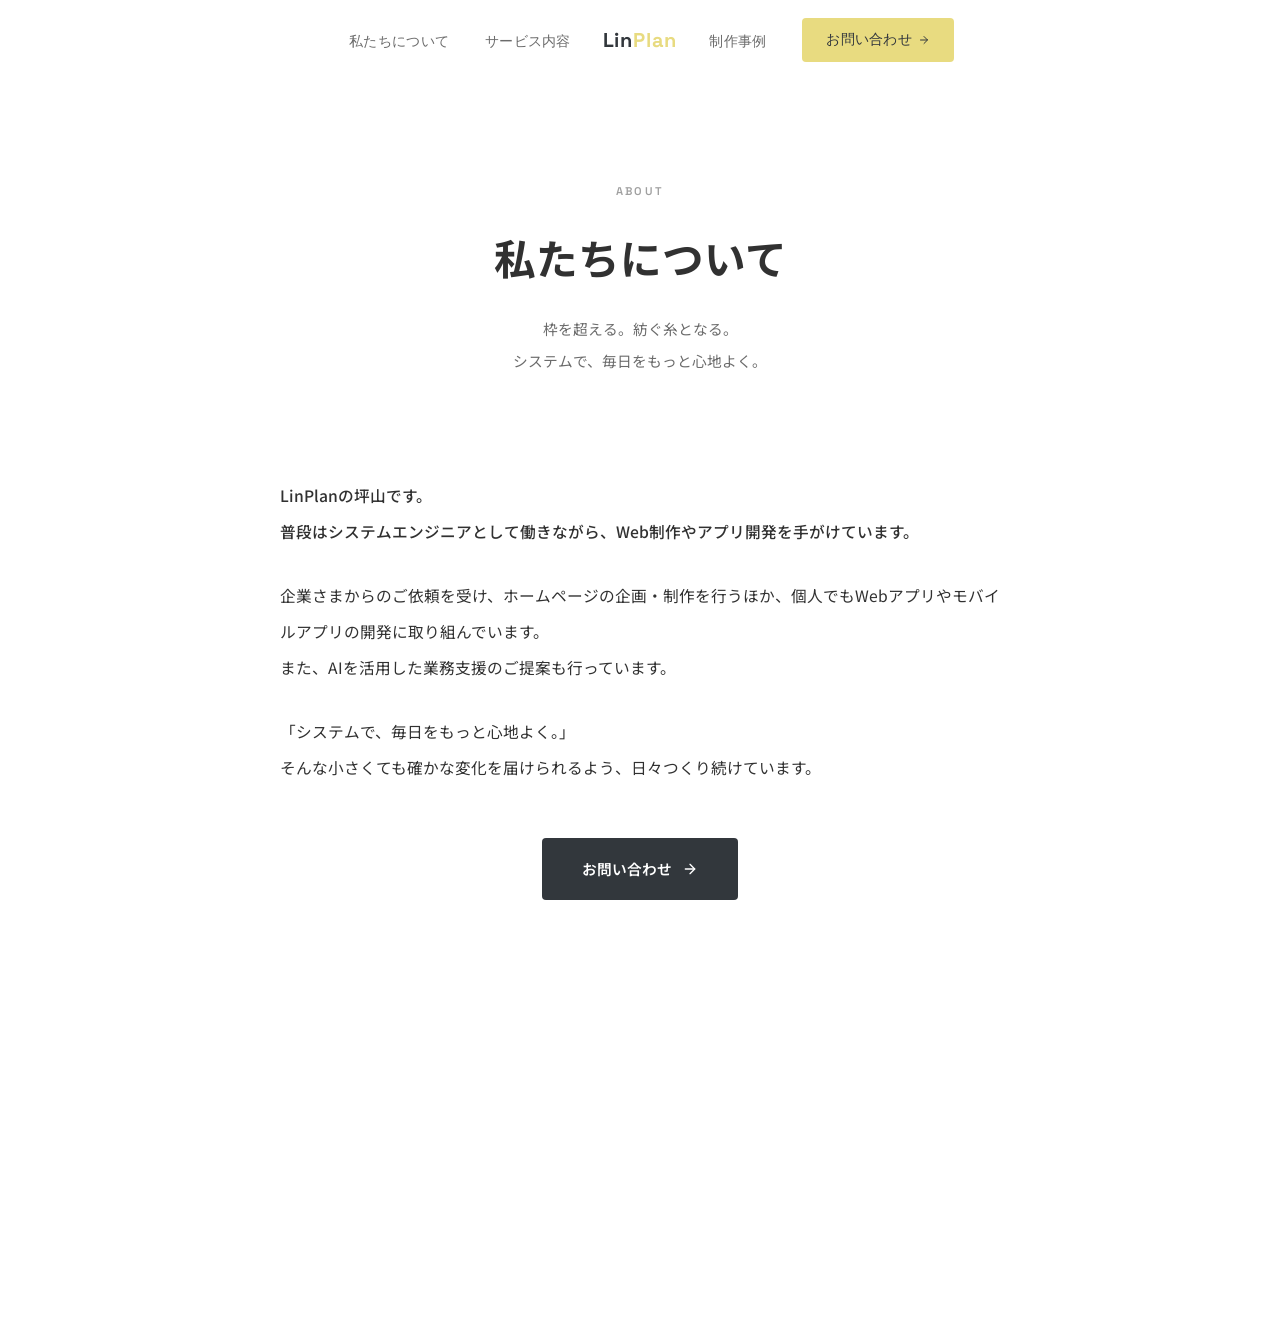
==== about.html @ 77cb230e "design変更　ファイル分けた" ====
<!DOCTYPE html>
<html lang="ja">
<head>
<meta charset="UTF-8">
<meta name="viewport" content="width=device-width, initial-scale=1.0">
<title>私たちについて | LinPlan</title>
<meta name="description" content="LinPlanの制作ポリシーと、つくり手の想い。システムで、毎日をもっと心地よく。">
<meta name="robots" content="index, follow">

<meta property="og:type" content="website">
<meta property="og:title" content="私たちについて | LinPlan">
<meta property="og:description" content="LinPlanの制作ポリシーと、つくり手の想い。">
<meta property="og:site_name" content="LinPlan">
<meta property="og:locale" content="ja_JP">

<link rel="preconnect" href="https://fonts.googleapis.com">
<link rel="preconnect" href="https://fonts.gstatic.com" crossorigin>
<link href="https://fonts.googleapis.com/css2?family=Space+Grotesk:wght@400;500;600;700&family=DM+Sans:wght@400;500;600&family=Noto+Sans+JP:wght@300;400;500;700&family=Klee+One:wght@400;600&family=Caveat:wght@400;500;600;700&display=swap" rel="stylesheet">
<link rel="stylesheet" href="css/common.css">

<style>

  /* ============ PAGE HERO ============ */
  .page-hero {
    padding: 180px 0 80px;
    text-align: center;
  }
  .page-en {
    font-family: var(--font-display);
    font-size: .7rem; font-weight: 600;
    letter-spacing: .2em; text-transform: uppercase;
    color: var(--text-muted);
    margin-bottom: 20px;
  }
  .page-hero h1 {
    font-size: clamp(1.8rem, 4vw, 2.6rem);
    font-weight: 700;
    line-height: 1.7;
    margin-bottom: 20px;
  }
  .page-hero-desc {
    font-size: .92rem;
    line-height: 2.2;
    color: var(--text-light);
    max-width: 520px;
    margin: 0 auto;
  }

  /* ============ ABOUT BODY ============ */
  .about-body { padding: 20px 0 120px; }
  .about-content {
    max-width: 720px;
    margin: 0 auto;
  }
  .about-content p {
    font-size: .98rem;
    line-height: 2.3;
    color: var(--text);
    margin-bottom: 28px;
  }
  .about-content p:first-child {
    font-weight: 500;
  }
  .about-cta {
    display: inline-flex;
    align-items: center;
    gap: 10px;
    margin-top: 24px;
    padding: 16px 40px;
    background: var(--dark);
    color: #fff;
    font-size: .92rem;
    font-weight: 600;
    border-radius: 4px;
    transition: opacity .3s, transform .3s;
  }
  .about-cta:hover { opacity: .85; transform: translateY(-1px); color: #fff; }
  .about-cta svg { transition: transform .3s; }
  .about-cta:hover svg { transform: translateX(3px); }
  .about-cta-wrap { text-align: center; margin-top: 24px; }

  /* ============ RESPONSIVE (page-specific) ============ */
  @media (max-width: 900px) {
    .page-hero { padding: 140px 0 60px; }
    .about-body { padding: 20px 0 80px; }
    .about-content p { font-size: .94rem; line-height: 2.2; }
  }
</style>
</head>
<body>

<!-- ========== NAV ========== -->
<nav class="nav" id="nav" role="navigation" aria-label="メインナビゲーション">
  <div class="nav-inner">
    <ul class="nav-links-left">
      <li><a href="about.html">私たちについて</a></li>
      <li><a href="index.html#solution">サービス内容</a></li>
    </ul>
    <a href="index.html" class="nav-logo">Lin<span style="color:#E8DB80">Plan</span></a>
    <ul class="nav-links-right">
      <li><a href="index.html#works">制作事例</a></li>
      <li><a href="contact.html" class="nav-contact-link">お問い合わせ
        <svg width="12" height="12" fill="none" stroke="currentColor" stroke-width="2" stroke-linecap="round" stroke-linejoin="round" viewBox="0 0 24 24"><path d="M5 12h14M12 5l7 7-7 7"/></svg>
      </a></li>
    </ul>
    <button class="hamburger" id="hamburger" onclick="toggleMenu()" aria-label="メニューを開く" aria-expanded="false">
      <span></span><span></span><span></span>
    </button>
  </div>
</nav>

<div class="mobile-menu" id="mobileMenu" role="dialog" aria-label="モバイルメニュー">
  <button class="mobile-menu-close" onclick="toggleMenu()" aria-label="メニューを閉じる">&times;</button>
  <ul>
    <li><a href="about.html" onclick="toggleMenu()">私たちについて</a></li>
    <li><a href="index.html#solution" onclick="toggleMenu()">サービス内容</a></li>
    <li><a href="index.html#works" onclick="toggleMenu()">制作事例</a></li>
    <li><a href="contact.html" onclick="toggleMenu()">お問い合わせ</a></li>
  </ul>
</div>

<!-- ========== PAGE HERO ========== -->
<section class="page-hero">
  <div class="container">
    <p class="page-en reveal">About</p>
    <h1 class="reveal">私たちについて</h1>
    <p class="page-hero-desc reveal">
      枠を超える。紡ぐ糸となる。<br>
      システムで、毎日をもっと心地よく。
    </p>
  </div>
</section>

<!-- ========== ABOUT BODY ========== -->
<section class="about-body">
  <div class="container">
    <div class="about-content reveal">
      <p>LinPlanの坪山です。<br>普段はシステムエンジニアとして働きながら、Web制作やアプリ開発を手がけています。</p>
      <p>企業さまからのご依頼を受け、ホームページの企画・制作を行うほか、個人でもWebアプリやモバイルアプリの開発に取り組んでいます。<br>また、AIを活用した業務支援のご提案も行っています。</p>
      <p>「システムで、毎日をもっと心地よく。」<br>そんな小さくても確かな変化を届けられるよう、日々つくり続けています。</p>
      <div class="about-cta-wrap">
        <a href="contact.html" class="about-cta">
          お問い合わせ
          <svg width="16" height="16" viewBox="0 0 24 24" fill="none" stroke="currentColor" stroke-width="2" stroke-linecap="round" stroke-linejoin="round"><path d="M5 12h14"/><path d="M12 5l7 7-7 7"/></svg>
        </a>
      </div>
    </div>
  </div>
</section>

<!-- ========== FOOTER ========== -->
<div class="footer-spacer"></div>
<div class="footer-backdrop" id="footerBackdrop"></div>
<footer class="footer-wrapper" id="footerWrapper" role="contentinfo">
  <div class="footer-panel">
    <p class="footer-logo">Lin<span style="color:#c8a800">Plan</span></p>
    <ul class="footer-nav">
      <li><a href="about.html">私たちについて</a></li>
      <li><a href="index.html#solution">サービス内容</a></li>
      <li><a href="index.html#works">制作事例</a></li>
      <li><a href="contact.html">お問い合わせ</a></li>
    </ul>
    <address class="footer-address">東京都渋谷区 | your-email@example.com</address>
    <p class="footer-copy">&copy; 2026 LinPlan. All Rights Reserved.</p>
    <button class="footer-toggle" id="footerToggle" aria-label="フッターを開閉">
      <span class="footer-toggle-label">
        <span class="footer-toggle-open">LinPlan</span>
        <span class="footer-toggle-close">CLOSE</span>
      </span>
      <span class="footer-toggle-lines">
        <span></span>
        <span></span>
      </span>
    </button>
  </div>
</footer>

<a href="contact.html" class="fab-contact" aria-label="お問い合わせページへ">
  <span>Contact</span>
  <svg width="14" height="14" fill="none" stroke="currentColor" stroke-width="2" stroke-linecap="round" stroke-linejoin="round" viewBox="0 0 24 24"><path d="M5 12h14M12 5l7 7-7 7"/></svg>
</a>

<script src="js/common.js"></script>

</body>
</html>
---- css/common.css ----
/* ============================================================
   LinPlan 共通スタイル
   - ナビ / モバイルメニュー / フッター / FAB / リビール等
   - ページ固有の値は各ページの :root で上書きする
   ============================================================ */

:root {
  --white: #ffffff;
  --bg: #ffffff;
  --bg-gray: #f6f6f4;
  --text: #313131;
  --text-light: #6b6b6b;
  --text-muted: #a0a0a0;
  --dark: #32373c;
  --accent: #3ba297;
  --border: #e5e5e3;
  --font: 'Noto Sans JP', "游ゴシック", "Yu Gothic", "ヒラギノ角ゴ Pro W3", "Hiragino Kaku Gothic Pro", "メイリオ", "Meiryo", Arial, sans-serif;
  --font-en: 'DM Sans', sans-serif;
  --font-display: 'Space Grotesk', sans-serif;
  --font-hand: 'Klee One', 'Noto Sans JP', "游ゴシック", "Yu Gothic", sans-serif;
  --font-hand-en: 'Caveat', 'DM Sans', cursive;
  --ease: cubic-bezier(0.16, 1, 0.3, 1);
  --container: 1080px;
}

*, *::before, *::after { margin: 0; padding: 0; box-sizing: border-box; }
html { scroll-behavior: smooth; -webkit-font-smoothing: antialiased; }
body { font-family: var(--font); background: var(--bg); color: var(--text); line-height: 2; font-weight: 400; font-size: 15px; overflow-x: hidden; }
img { max-width: 100%; display: block; }
a { color: inherit; text-decoration: none; }
::selection { background: var(--dark); color: #fff; }

.container { max-width: var(--container); margin: 0 auto; padding: 0 40px; }

/* ============ NAV ============ */
.nav {
  position: fixed; top: 0; left: 0; right: 0; z-index: 100;
  background: rgba(255,255,255,0);
  transition: background .4s var(--ease), box-shadow .4s var(--ease);
}
.nav.scrolled {
  background: rgba(255,255,255,0.95);
  backdrop-filter: blur(10px);
  box-shadow: 0 1px 0 var(--border);
}
.nav-inner {
  max-width: var(--container);
  margin: 0 auto; padding: 0 40px;
  height: 80px;
  display: grid; grid-template-columns: 1fr auto 1fr;
  align-items: center;
}
.nav-links-left, .nav-links-right {
  list-style: none; display: flex; align-items: center; gap: 36px;
}
.nav-links-left { justify-content: flex-end; }
.nav-links-right { justify-content: flex-start; }
.nav-links-left a, .nav-links-right a {
  font-family: var(--font-en);
  font-size: .85rem; font-weight: 500; color: var(--text-light);
  letter-spacing: .02em; transition: color .3s;
}
.nav-links-left a:hover, .nav-links-right a:hover { color: var(--text); }
.nav-logo {
  font-family: var(--font-display);
  font-weight: 700; font-size: 1.25rem; letter-spacing: .04em;
  text-align: center; padding: 0 32px; color: var(--dark);
}

/* Contact ボタン: index / contact / about は .nav-contact-link */
.nav-contact-link {
  display: inline-flex; align-items: center; gap: 6px;
  padding: 8px 24px;
  background: #E8DB80;
  color: var(--dark) !important;
  border-radius: 4px;
  font-family: var(--font-display);
  font-size: .8rem; font-weight: 600;
  transition: opacity .3s;
}
.nav-contact-link:hover { opacity: .8; color: var(--dark) !important; }

/* Contact ボタン: ai-service のみ .nav-contact-btn */
.nav-links .nav-contact-btn {
  display: inline-flex; align-items: center; gap: 6px;
  padding: 8px 24px;
  background: #E8DB80;
  color: var(--dark) !important;
  border-radius: 4px;
  font-family: var(--font-display);
  font-size: .8rem; font-weight: 600;
  transition: opacity .3s;
}
.nav-links .nav-contact-btn:hover { opacity: .8; color: var(--dark) !important; }

/* ============ HAMBURGER / MOBILE MENU ============ */
.hamburger { display: none; width: 28px; height: 20px; position: relative; cursor: pointer; background: none; border: none; }
.hamburger span { position: absolute; left: 0; right: 0; height: 2px; background: var(--text); border-radius: 2px; transition: all .3s var(--ease); }
.hamburger span:nth-child(1) { top: 2px; }
.hamburger span:nth-child(2) { top: 50%; transform: translateY(-50%); }
.hamburger span:nth-child(3) { bottom: 2px; }

.mobile-menu {
  position: fixed; inset: 0; background: rgba(255,255,255,0.98);
  backdrop-filter: blur(10px);
  z-index: 150; display: flex; align-items: center; justify-content: center;
  opacity: 0; pointer-events: none; transition: opacity .35s var(--ease);
}
.mobile-menu.open { opacity: 1; pointer-events: all; }
.mobile-menu ul { list-style: none; text-align: center; display: flex; flex-direction: column; gap: 28px; }
.mobile-menu a { font-size: 1.1rem; font-weight: 500; color: var(--text); letter-spacing: .03em; }
.mobile-menu-close { position: absolute; top: 22px; right: 28px; background: none; border: none; font-size: 2rem; color: var(--text); cursor: pointer; }

/* ============ REVEAL ============ */
.reveal { opacity: 0; transform: translateY(28px); transition: opacity .7s var(--ease), transform .7s var(--ease); }
.reveal.visible { opacity: 1; transform: none; }

/* ============ FOOTER (expanding panel) ============ */
.footer-wrapper {
  position: fixed;
  bottom: 10px;
  left: 10px;
  right: 10px;
  z-index: 8000;
  clip-path: inset(calc(100% - 52px) calc(50% - 100px) 0px round 4px);
  transition: clip-path 0.4s cubic-bezier(0.77, 0, 0.175, 1), opacity 0.3s var(--ease);
}
.footer-wrapper.open,
.footer-wrapper.auto_open {
  clip-path: inset(0px round 7px);
}

.footer-panel {
  background: #E8DB80;
  color: var(--text);
  border-radius: 7px;
  padding: 48px 40px 72px;
  text-align: center;
  position: relative;
}

.footer-logo {
  font-size: 1.1rem; font-weight: 700;
  color: var(--dark);
  letter-spacing: .04em;
  margin-bottom: 24px;
}
.footer-nav {
  list-style: none;
  display: flex; justify-content: center; flex-wrap: wrap; gap: 28px;
  margin-bottom: 24px;
}
.footer-nav a {
  font-size: .82rem; color: rgba(50,55,60,0.65);
  transition: color .3s;
}
.footer-nav a:hover { color: var(--dark); }
.footer-address {
  font-size: .78rem;
  color: rgba(50,55,60,0.5);
  margin-bottom: 20px;
  font-style: normal;
}
.footer-copy {
  font-size: .72rem;
  color: rgba(50,55,60,0.5);
  padding-top: 20px;
  border-top: 1px solid rgba(50,55,60,0.15);
}

.footer-toggle {
  position: absolute;
  bottom: 0;
  left: 50%;
  transform: translateX(-50%);
  width: 200px;
  height: 52px;
  display: flex;
  align-items: center;
  justify-content: center;
  gap: 10px;
  cursor: pointer;
  background: none;
  border: none;
  padding: 0;
  z-index: 2;
}
.footer-toggle-label {
  font-family: var(--font-display);
  font-size: 11px;
  font-weight: 600;
  color: var(--dark);
  letter-spacing: 0.06em;
}
.footer-toggle-lines {
  display: flex;
  flex-direction: column;
  align-items: center;
  justify-content: center;
  gap: 4px;
  width: 20px;
  height: 20px;
}
.footer-toggle-lines span {
  display: block;
  width: 16px;
  height: 2px;
  background: var(--dark);
  border-radius: 1px;
  transition: transform 0.3s var(--ease), opacity 0.3s var(--ease);
}
.footer-wrapper.open .footer-toggle-open,
.footer-wrapper.auto_open .footer-toggle-open { display: none; }
.footer-toggle-close { display: none; }
.footer-wrapper.open .footer-toggle-close,
.footer-wrapper.auto_open .footer-toggle-close { display: inline; }
.footer-wrapper.open .footer-toggle-lines span:nth-child(1),
.footer-wrapper.auto_open .footer-toggle-lines span:nth-child(1) {
  transform: rotate(45deg) translate(2px, 2px);
}
.footer-wrapper.open .footer-toggle-lines span:nth-child(2),
.footer-wrapper.auto_open .footer-toggle-lines span:nth-child(2) {
  transform: rotate(-45deg) translate(2px, -2px);
}

.footer-backdrop {
  position: fixed;
  inset: 0;
  background: rgba(255,255,255,0.4);
  backdrop-filter: blur(10px);
  z-index: 7999;
  opacity: 0;
  pointer-events: none;
  transition: opacity 0.2s cubic-bezier(0.33, 1, 0.68, 1);
}
.footer-backdrop.active {
  opacity: 1;
  pointer-events: auto;
}

.footer-spacer { height: 300px; }

/* ============ FAB CONTACT ============ */
.fab-contact {
  position: fixed;
  bottom: 32px;
  right: 24px;
  z-index: 8500;
  display: inline-flex;
  align-items: center;
  gap: 10px;
  padding: 14px 26px;
  background: #E8DB80;
  color: var(--dark) !important;
  font-family: var(--font-en);
  font-size: .82rem;
  font-weight: 600;
  letter-spacing: .08em;
  border-radius: 100px;
  box-shadow: 0 6px 20px rgba(0, 0, 0, 0.18);
  transition: transform .3s var(--ease), opacity .3s var(--ease), box-shadow .3s var(--ease);
}
.fab-contact:hover {
  transform: translateY(-3px);
  box-shadow: 0 10px 28px rgba(0, 0, 0, 0.24);
  color: var(--dark) !important;
}
.fab-contact svg { transition: transform .3s var(--ease); }
.fab-contact:hover svg { transform: translateX(3px); }

/* フッター展開中は FAB 非表示 */
.footer-wrapper.open ~ .fab-contact,
.footer-wrapper.auto_open ~ .fab-contact {
  opacity: 0;
  pointer-events: none;
  transform: translateY(20px);
}

/* ページ最上部（未スクロール）ではフッター・FAB を非表示 */
body.at-top .fab-contact,
body.at-top .footer-wrapper {
  opacity: 0;
  pointer-events: none;
}
body.at-top .fab-contact { transform: translateY(20px); }

/* ============ RESPONSIVE (共通コンポーネントのみ) ============ */
@media (max-width: 900px) {
  .container { padding: 0 24px; }
  .nav-inner { display: flex; justify-content: space-between; padding: 0 24px; }
  .nav-links-left, .nav-links-right { display: none; }
  .hamburger { display: block; }
}
@media (max-width: 600px) {
  .footer-nav { flex-direction: column; gap: 16px; }
  .footer-panel { padding: 36px 24px 64px; }
  .footer-spacer { height: 200px; }
  .footer-wrapper {
    clip-path: inset(calc(100% - 48px) calc(50% - 80px) 0px round 4px);
  }
  .footer-toggle { width: 160px; height: 48px; }
  .fab-contact {
    bottom: 76px;
    right: 16px;
    padding: 12px 20px;
    font-size: .78rem;
  }
}
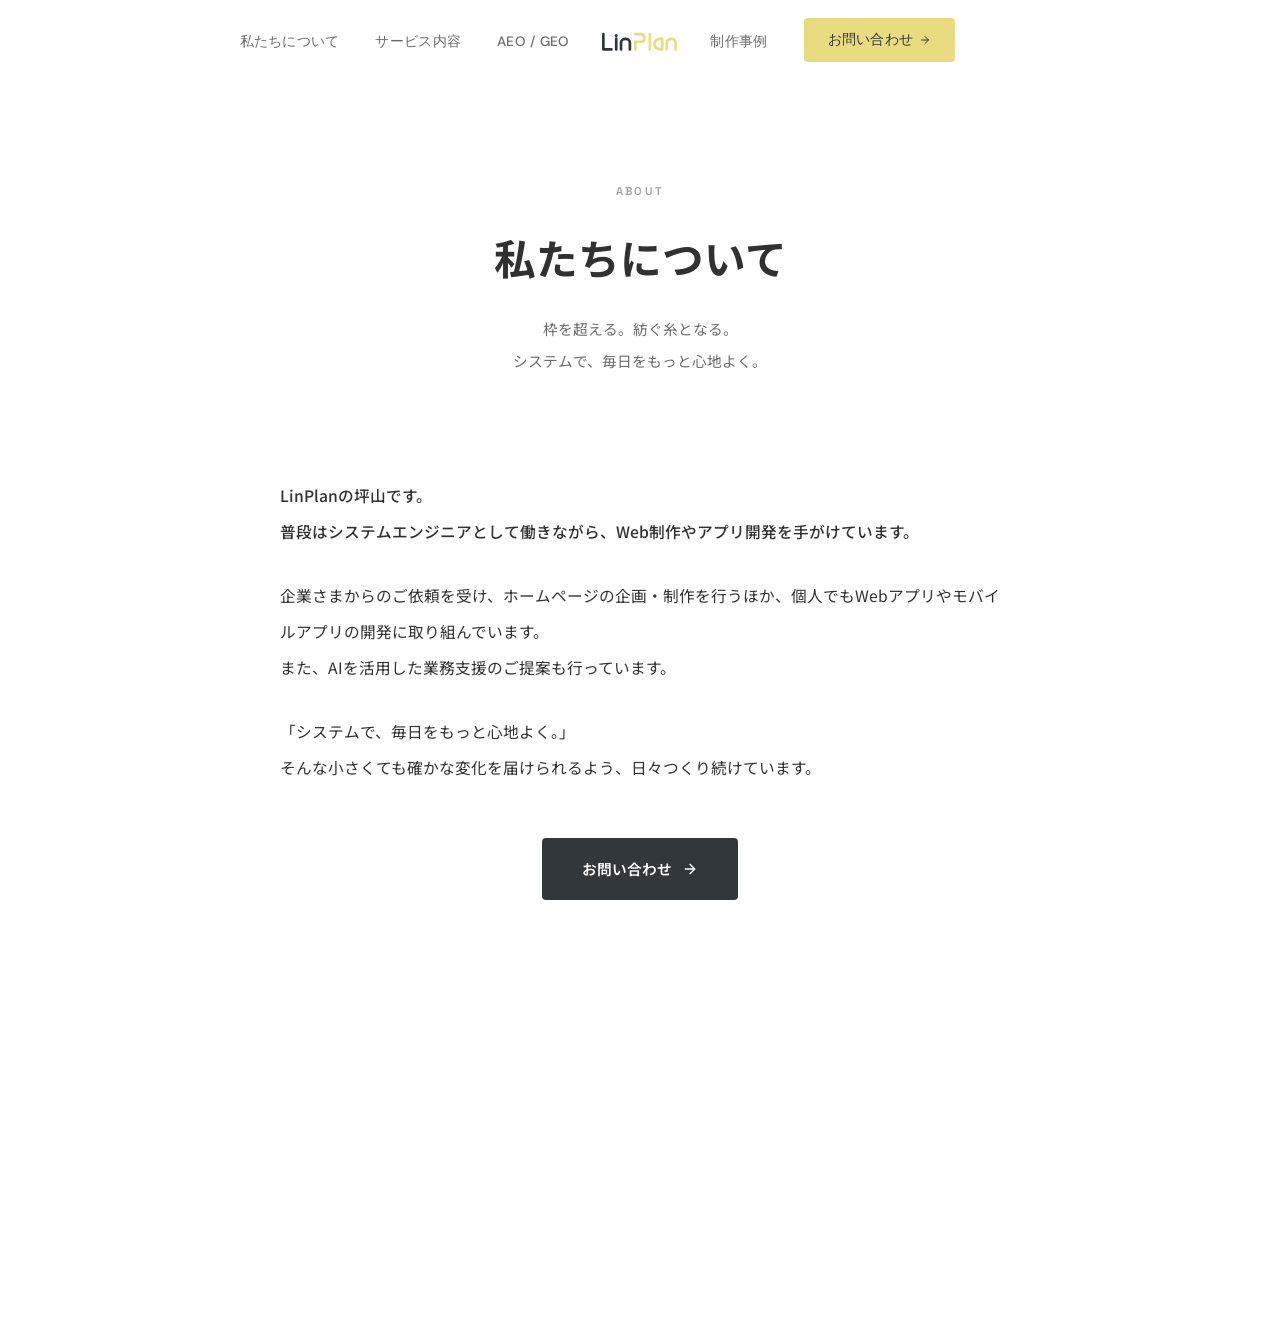
==== commit 4e7e392e: "ローディングアニメーション追加版" ====
--- a/about.html
+++ b/about.html
@@ -95,8 +95,24 @@
     <ul class="nav-links-left">
       <li><a href="about.html">私たちについて</a></li>
       <li><a href="index.html#solution">サービス内容</a></li>
+      <li><a href="aeo-geo.html">AEO / GEO</a></li>
     </ul>
-    <a href="index.html" class="nav-logo">Lin<span style="color:#E8DB80">Plan</span></a>
+    <a href="index.html" class="nav-logo" aria-label="LinPlan ホーム">
+      <svg class="lp-logo" xmlns="http://www.w3.org/2000/svg" viewBox="0 0 200 52" role="img" aria-label="LinPlan">
+        <g class="lp-lin" fill="currentColor" stroke="currentColor" stroke-width="7" stroke-linecap="round" stroke-linejoin="round">
+          <path fill="none" d="M3.5 8V48H24.5"/>
+          <path fill="none" d="M37 20V48"/>
+          <path fill="none" d="M49.5 48V30C49.5 17 72.5 17 72.5 30V48"/>
+          <circle cx="37" cy="12" r="4" stroke="none"/>
+        </g>
+        <g class="lp-plan" fill="none" stroke="currentColor" stroke-width="7" stroke-linecap="round" stroke-linejoin="round">
+          <path d="M86.5 48V28H102.5C112.5 28 112.5 8 102.5 8H86.5"/>
+          <path d="M124.5 8V48"/>
+          <path d="M156.5 20C141.5 20 136.5 26 136.5 34C136.5 42 141.5 48 156.5 48V20"/>
+          <path d="M168.5 48V30C168.5 17 191.5 17 191.5 30V48"/>
+        </g>
+      </svg>
+    </a>
     <ul class="nav-links-right">
       <li><a href="index.html#works">制作事例</a></li>
       <li><a href="contact.html" class="nav-contact-link">お問い合わせ
@@ -114,6 +130,7 @@
   <ul>
     <li><a href="about.html" onclick="toggleMenu()">私たちについて</a></li>
     <li><a href="index.html#solution" onclick="toggleMenu()">サービス内容</a></li>
+    <li><a href="aeo-geo.html" onclick="toggleMenu()">AEO / GEO</a></li>
     <li><a href="index.html#works" onclick="toggleMenu()">制作事例</a></li>
     <li><a href="contact.html" onclick="toggleMenu()">お問い合わせ</a></li>
   </ul>
@@ -153,7 +170,22 @@
 <div class="footer-backdrop" id="footerBackdrop"></div>
 <footer class="footer-wrapper" id="footerWrapper" role="contentinfo">
   <div class="footer-panel">
-    <p class="footer-logo">Lin<span style="color:#c8a800">Plan</span></p>
+    <p class="footer-logo" role="img" aria-label="LinPlan">
+      <svg class="lp-logo" xmlns="http://www.w3.org/2000/svg" viewBox="0 0 200 52" aria-hidden="true">
+        <g class="lp-lin" fill="currentColor" stroke="currentColor" stroke-width="7" stroke-linecap="round" stroke-linejoin="round">
+          <path fill="none" d="M3.5 8V48H24.5"/>
+          <path fill="none" d="M37 20V48"/>
+          <path fill="none" d="M49.5 48V30C49.5 17 72.5 17 72.5 30V48"/>
+          <circle cx="37" cy="12" r="4" stroke="none"/>
+        </g>
+        <g class="lp-plan" fill="none" stroke="currentColor" stroke-width="7" stroke-linecap="round" stroke-linejoin="round">
+          <path d="M86.5 48V28H102.5C112.5 28 112.5 8 102.5 8H86.5"/>
+          <path d="M124.5 8V48"/>
+          <path d="M156.5 20C141.5 20 136.5 26 136.5 34C136.5 42 141.5 48 156.5 48V20"/>
+          <path d="M168.5 48V30C168.5 17 191.5 17 191.5 30V48"/>
+        </g>
+      </svg>
+    </p>
     <ul class="footer-nav">
       <li><a href="about.html">私たちについて</a></li>
       <li><a href="index.html#solution">サービス内容</a></li>
@@ -164,7 +196,22 @@
     <p class="footer-copy">&copy; 2026 LinPlan. All Rights Reserved.</p>
     <button class="footer-toggle" id="footerToggle" aria-label="フッターを開閉">
       <span class="footer-toggle-label">
-        <span class="footer-toggle-open">LinPlan</span>
+        <span class="footer-toggle-open" role="img" aria-label="LinPlan">
+          <svg class="lp-logo" xmlns="http://www.w3.org/2000/svg" viewBox="0 0 200 52" aria-hidden="true">
+            <g class="lp-lin" fill="currentColor" stroke="currentColor" stroke-width="7" stroke-linecap="round" stroke-linejoin="round">
+              <path fill="none" d="M3.5 8V48H24.5"/>
+              <path fill="none" d="M37 20V48"/>
+              <path fill="none" d="M49.5 48V30C49.5 17 72.5 17 72.5 30V48"/>
+              <circle cx="37" cy="12" r="4" stroke="none"/>
+            </g>
+            <g class="lp-plan" fill="none" stroke="currentColor" stroke-width="7" stroke-linecap="round" stroke-linejoin="round">
+              <path d="M86.5 48V28H102.5C112.5 28 112.5 8 102.5 8H86.5"/>
+              <path d="M124.5 8V48"/>
+              <path d="M156.5 20C141.5 20 136.5 26 136.5 34C136.5 42 141.5 48 156.5 48V20"/>
+              <path d="M168.5 48V30C168.5 17 191.5 17 191.5 30V48"/>
+            </g>
+          </svg>
+        </span>
         <span class="footer-toggle-close">CLOSE</span>
       </span>
       <span class="footer-toggle-lines">
--- a/css/common.css
+++ b/css/common.css
@@ -284,6 +284,26 @@
 }
 body.at-top .fab-contact { transform: translateY(20px); }
 
+/* ============ LinPlan ロゴ（SVG ワードマーク） ============ */
+.lp-logo {
+  display: inline-block;
+  height: 1em;
+  width: auto;
+  vertical-align: -0.18em;
+  overflow: visible;
+  color: var(--dark);
+  --lp-accent: #c8a800;
+}
+.lp-logo .lp-plan { stroke: var(--lp-accent); }
+
+.nav-logo .lp-logo { --lp-accent: #E8DB80; }
+.hero-logo .lp-logo { --lp-accent: #E8DB80; }
+.footer-logo .lp-logo { --lp-accent: #c8a800; }
+.footer-brand h3 .lp-logo { --lp-accent: #c8a800; }
+.footer-toggle-open .lp-logo { --lp-accent: currentColor; vertical-align: -0.16em; }
+
+/* テキストロゴ時代の遺物セレクタ（span 内文字色）— SVG 化後は無効だが、互換のため残置 */
+
 /* ============ RESPONSIVE (共通コンポーネントのみ) ============ */
 @media (max-width: 900px) {
   .container { padding: 0 24px; }
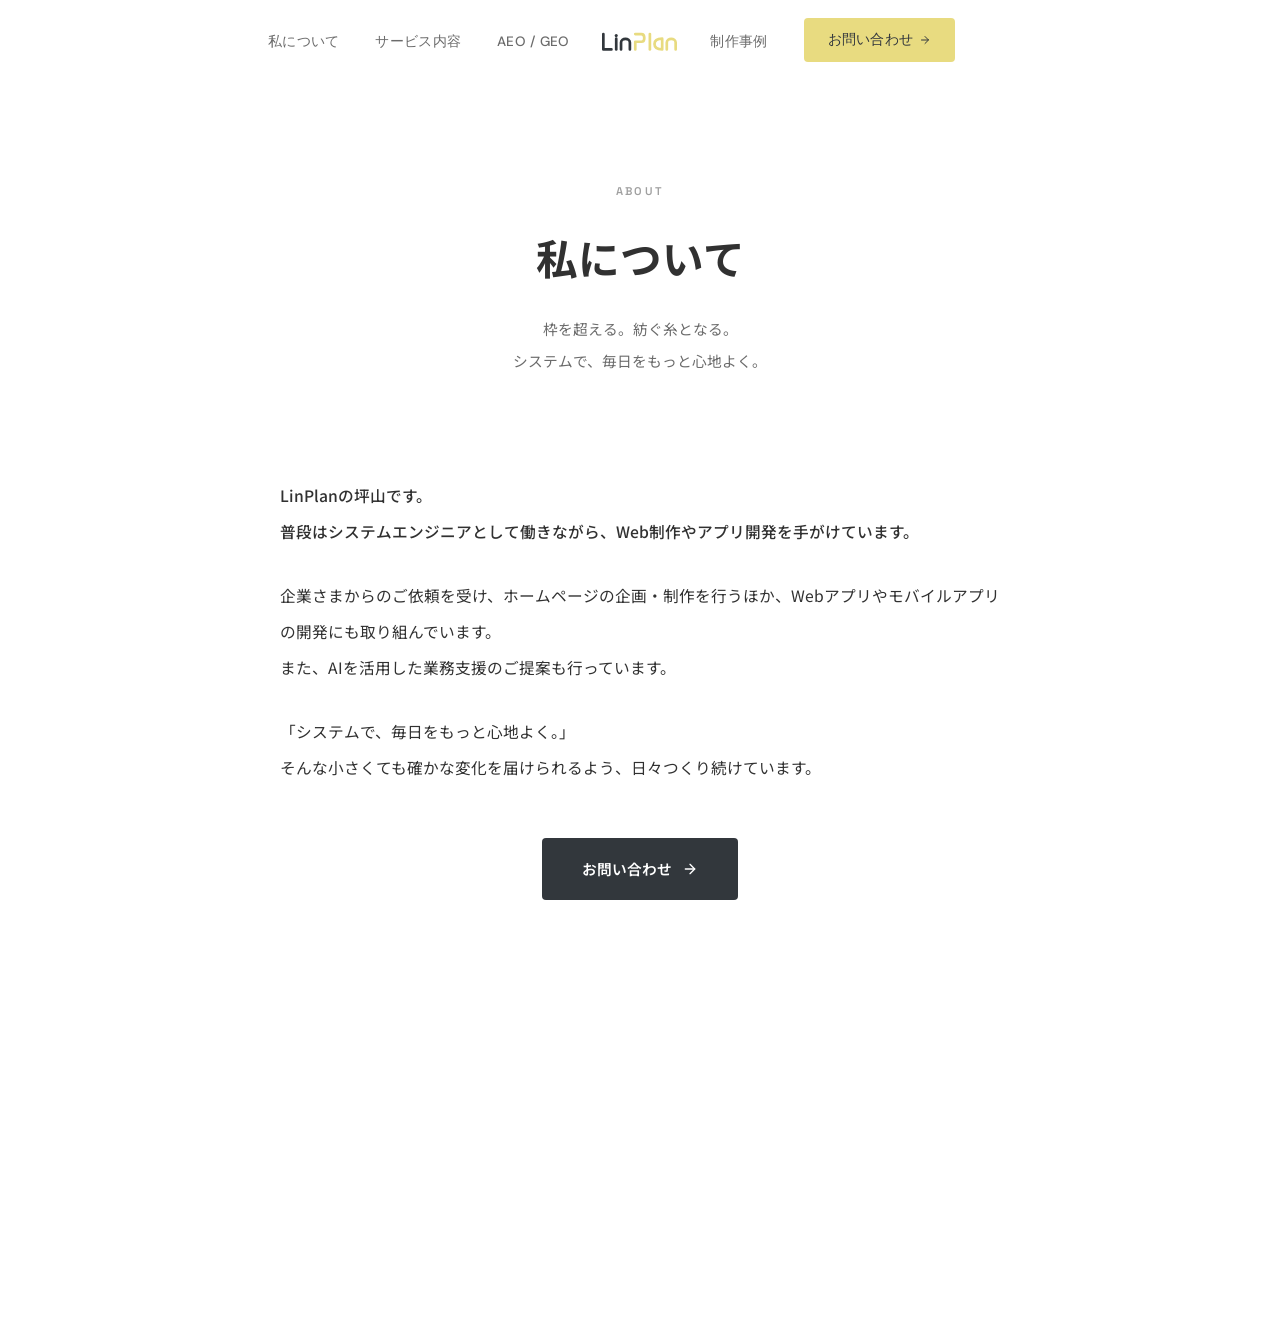
==== commit 0e92b56b: "design修正後" ====
--- a/about.html
+++ b/about.html
@@ -3,15 +3,26 @@
 <head>
 <meta charset="UTF-8">
 <meta name="viewport" content="width=device-width, initial-scale=1.0">
-<title>私たちについて | LinPlan</title>
+<title>私について | LinPlan</title>
 <meta name="description" content="LinPlanの制作ポリシーと、つくり手の想い。システムで、毎日をもっと心地よく。">
 <meta name="robots" content="index, follow">
+<link rel="canonical" href="https://chihirotsuboyama.github.io/about.html">
 
 <meta property="og:type" content="website">
-<meta property="og:title" content="私たちについて | LinPlan">
+<meta property="og:title" content="私について | LinPlan">
 <meta property="og:description" content="LinPlanの制作ポリシーと、つくり手の想い。">
+<meta property="og:url" content="https://chihirotsuboyama.github.io/about.html">
 <meta property="og:site_name" content="LinPlan">
 <meta property="og:locale" content="ja_JP">
+<meta property="og:image" content="https://chihirotsuboyama.github.io/images/ogp.png">
+<meta property="og:image:width" content="1200">
+<meta property="og:image:height" content="630">
+<meta property="og:image:alt" content="LinPlan | 私について">
+
+<meta name="twitter:card" content="summary_large_image">
+<meta name="twitter:title" content="私について | LinPlan">
+<meta name="twitter:description" content="LinPlanの制作ポリシーと、つくり手の想い。">
+<meta name="twitter:image" content="https://chihirotsuboyama.github.io/images/ogp.png">
 
 <link rel="preconnect" href="https://fonts.googleapis.com">
 <link rel="preconnect" href="https://fonts.gstatic.com" crossorigin>
@@ -93,7 +104,7 @@
 <nav class="nav" id="nav" role="navigation" aria-label="メインナビゲーション">
   <div class="nav-inner">
     <ul class="nav-links-left">
-      <li><a href="about.html">私たちについて</a></li>
+      <li><a href="about.html">私について</a></li>
       <li><a href="index.html#solution">サービス内容</a></li>
       <li><a href="aeo-geo.html">AEO / GEO</a></li>
     </ul>
@@ -128,7 +139,7 @@
 <div class="mobile-menu" id="mobileMenu" role="dialog" aria-label="モバイルメニュー">
   <button class="mobile-menu-close" onclick="toggleMenu()" aria-label="メニューを閉じる">&times;</button>
   <ul>
-    <li><a href="about.html" onclick="toggleMenu()">私たちについて</a></li>
+    <li><a href="about.html" onclick="toggleMenu()">私について</a></li>
     <li><a href="index.html#solution" onclick="toggleMenu()">サービス内容</a></li>
     <li><a href="aeo-geo.html" onclick="toggleMenu()">AEO / GEO</a></li>
     <li><a href="index.html#works" onclick="toggleMenu()">制作事例</a></li>
@@ -140,7 +151,7 @@
 <section class="page-hero">
   <div class="container">
     <p class="page-en reveal">About</p>
-    <h1 class="reveal">私たちについて</h1>
+    <h1 class="reveal">私について</h1>
     <p class="page-hero-desc reveal">
       枠を超える。紡ぐ糸となる。<br>
       システムで、毎日をもっと心地よく。
@@ -153,7 +164,7 @@
   <div class="container">
     <div class="about-content reveal">
       <p>LinPlanの坪山です。<br>普段はシステムエンジニアとして働きながら、Web制作やアプリ開発を手がけています。</p>
-      <p>企業さまからのご依頼を受け、ホームページの企画・制作を行うほか、個人でもWebアプリやモバイルアプリの開発に取り組んでいます。<br>また、AIを活用した業務支援のご提案も行っています。</p>
+      <p>企業さまからのご依頼を受け、ホームページの企画・制作を行うほか、Webアプリやモバイルアプリの開発にも取り組んでいます。<br>また、AIを活用した業務支援のご提案も行っています。</p>
       <p>「システムで、毎日をもっと心地よく。」<br>そんな小さくても確かな変化を届けられるよう、日々つくり続けています。</p>
       <div class="about-cta-wrap">
         <a href="contact.html" class="about-cta">
@@ -187,12 +198,13 @@
       </svg>
     </p>
     <ul class="footer-nav">
-      <li><a href="about.html">私たちについて</a></li>
+      <li><a href="about.html">私について</a></li>
       <li><a href="index.html#solution">サービス内容</a></li>
+      <li><a href="aeo-geo.html">AEO / GEO</a></li>
       <li><a href="index.html#works">制作事例</a></li>
       <li><a href="contact.html">お問い合わせ</a></li>
     </ul>
-    <address class="footer-address">東京都渋谷区 | your-email@example.com</address>
+    <address class="footer-address">tsubochihiroyama2230@gmail.com</address>
     <p class="footer-copy">&copy; 2026 LinPlan. All Rights Reserved.</p>
     <button class="footer-toggle" id="footerToggle" aria-label="フッターを開閉">
       <span class="footer-toggle-label">
--- a/css/common.css
+++ b/css/common.css
@@ -304,6 +304,48 @@
 
 /* テキストロゴ時代の遺物セレクタ（span 内文字色）— SVG 化後は無効だが、互換のため残置 */
 
+/* ============ NAV ロゴ クリック時の拡大トランジション ============ */
+.lp-nav-loader-bg {
+  position: fixed;
+  inset: 0;
+  background: #f8f8f6;
+  z-index: 99998;
+  opacity: 0;
+  pointer-events: none;
+  transition: opacity 0.35s ease;
+}
+.lp-nav-loader-bg.active {
+  opacity: 1;
+  pointer-events: auto;
+}
+/* ローディング中: nav リンクと logo は背景の上に残す（nav の白い背景だけ透過） */
+.nav.lp-loader-active {
+  z-index: 100000;
+  background: transparent !important;
+  box-shadow: none !important;
+  backdrop-filter: none !important;
+}
+.lp-nav-logo-fly {
+  position: fixed;
+  z-index: 99999;
+  pointer-events: none;
+  color: var(--dark);
+  --lp-accent: #E8DB80;
+  transform-origin: center center;
+  will-change: left, top, width, height, opacity;
+  transition:
+    left 0.9s cubic-bezier(0.65, 0, 0.35, 1),
+    top 0.9s cubic-bezier(0.65, 0, 0.35, 1),
+    width 0.9s cubic-bezier(0.65, 0, 0.35, 1),
+    height 0.9s cubic-bezier(0.65, 0, 0.35, 1),
+    opacity 0.4s ease;
+}
+.lp-nav-logo-fly svg {
+  width: 100%;
+  height: 100%;
+  display: block;
+}
+
 /* ============ RESPONSIVE (共通コンポーネントのみ) ============ */
 @media (max-width: 900px) {
   .container { padding: 0 24px; }
@@ -326,3 +368,18 @@
     font-size: .78rem;
   }
 }
+
+/* ============================================================
+   アクセシビリティ：視覚過敏ユーザー向けにアニメーションを抑制
+   ============================================================ */
+@media (prefers-reduced-motion: reduce) {
+  *, *::before, *::after {
+    animation-duration: 0.01ms !important;
+    animation-iteration-count: 1 !important;
+    transition-duration: 0.01ms !important;
+    scroll-behavior: auto !important;
+  }
+  html { scroll-behavior: auto; }
+  .reveal { opacity: 1 !important; transform: none !important; }
+  .lp-nav-loader-bg, .lp-nav-logo-fly { transition: none !important; }
+}
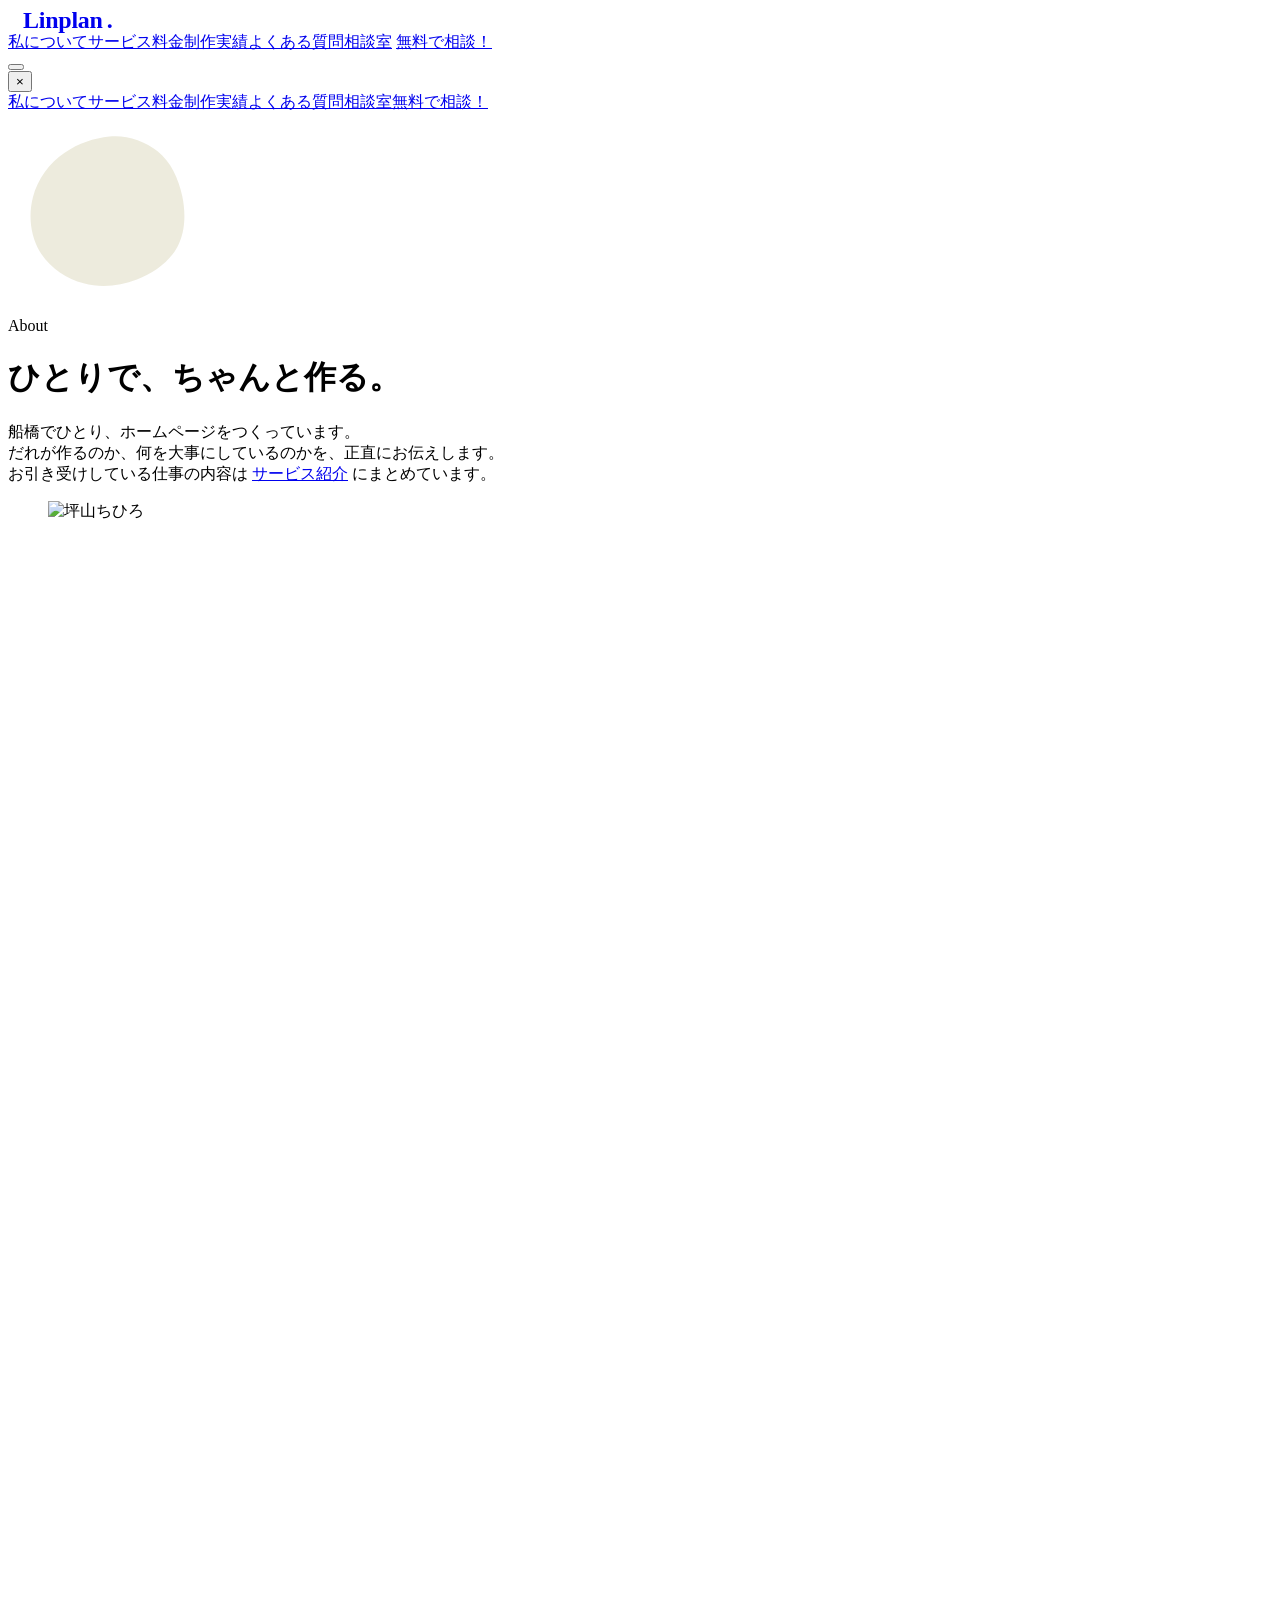
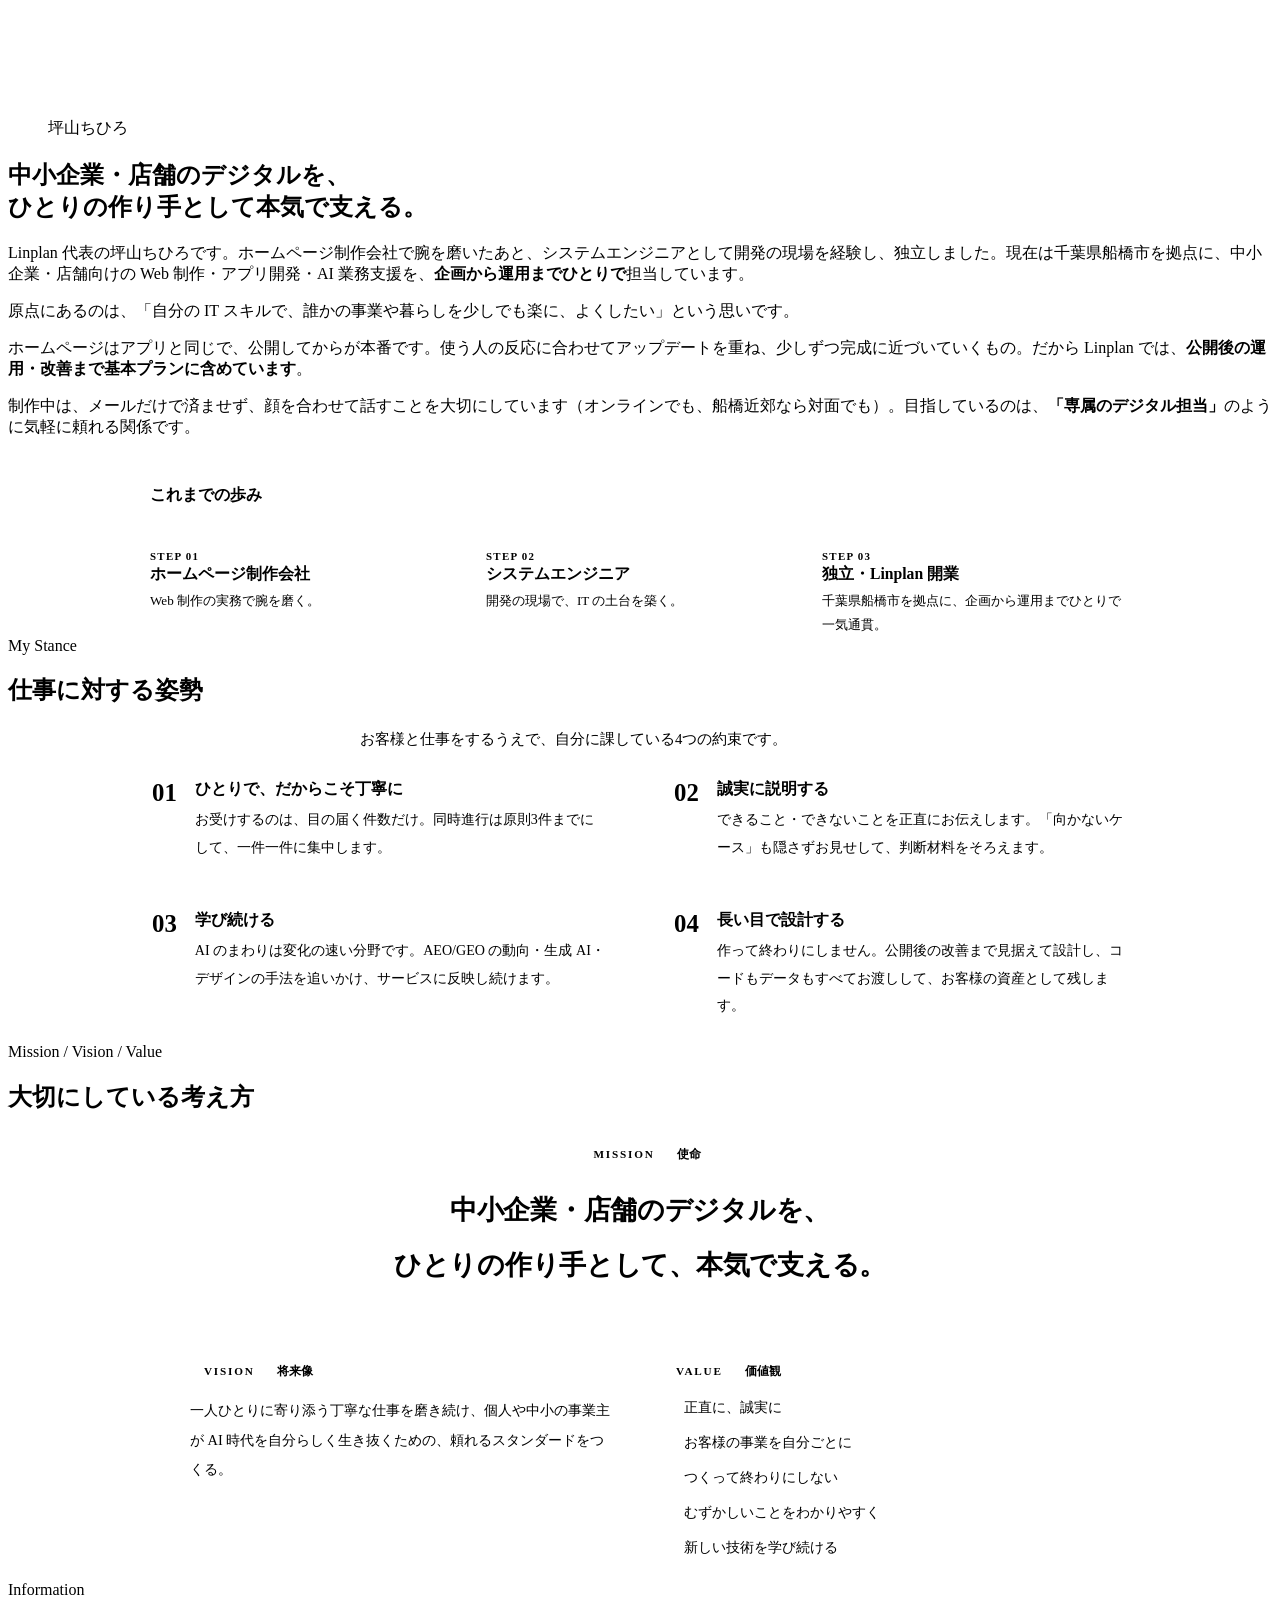
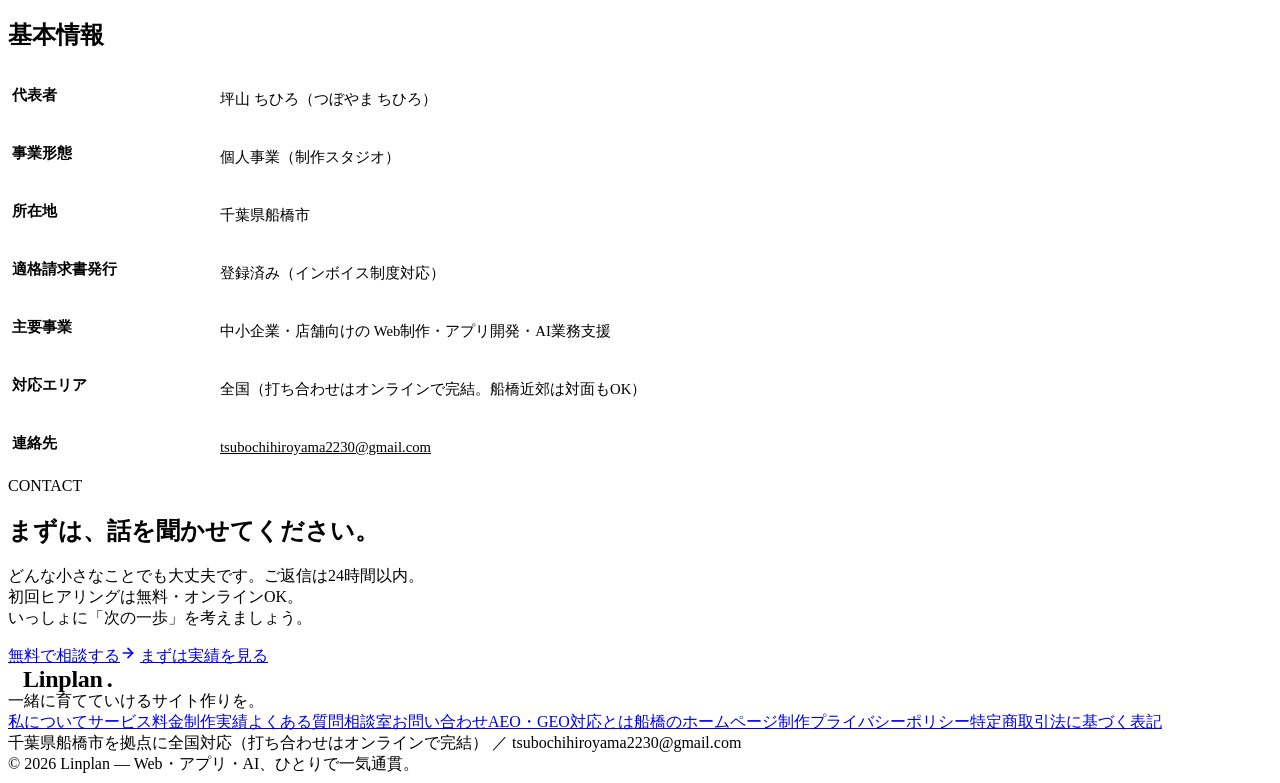
==== commit d7f3c7b2: "GSCインデックス未登録3件の対応とKleeサブセット漏れ修正 Search Console で未インデックスだった services / contact / blog/funabashi-seita" ====
--- a/about.html
+++ b/about.html
@@ -3,243 +3,346 @@
 <head>
 <meta charset="UTF-8">
 <meta name="viewport" content="width=device-width, initial-scale=1.0">
-<title>私について | LinPlan</title>
-<meta name="description" content="LinPlanの制作ポリシーと、つくり手の想い。システムで、毎日をもっと心地よく。">
-<meta name="robots" content="index, follow">
-<link rel="canonical" href="https://chihirotsuboyama.github.io/about.html">
-
+<!-- Google Tag Manager -->
+<script>(function(w,d,s,l,i){w[l]=w[l]||[];w[l].push({'gtm.start':
+new Date().getTime(),event:'gtm.js'});var f=d.getElementsByTagName(s)[0],
+j=d.createElement(s),dl=l!='dataLayer'?'&l='+l:'';j.async=true;j.src=
+'https://www.googletagmanager.com/gtm.js?id='+i+dl;f.parentNode.insertBefore(j,f);
+})(window,document,'script','dataLayer','GTM-5DVGF39S');</script>
+<!-- End Google Tag Manager -->
+<title>私について｜船橋のホームページ制作 Linplan 代表 坪山ちひろ</title>
+<link rel="canonical" href="https://linplan.jp/about.html">
 <meta property="og:type" content="website">
-<meta property="og:title" content="私について | LinPlan">
-<meta property="og:description" content="LinPlanの制作ポリシーと、つくり手の想い。">
-<meta property="og:url" content="https://chihirotsuboyama.github.io/about.html">
-<meta property="og:site_name" content="LinPlan">
+<meta property="og:site_name" content="Linplan">
 <meta property="og:locale" content="ja_JP">
-<meta property="og:image" content="https://chihirotsuboyama.github.io/images/ogp.png">
-<meta property="og:image:width" content="1200">
-<meta property="og:image:height" content="630">
-<meta property="og:image:alt" content="LinPlan | 私について">
-
+<meta property="og:title" content="私について｜船橋のホームページ制作 Linplan 代表 坪山ちひろ">
+<meta property="og:description" content="Linplan 代表・坪山ちひろのプロフィールと、仕事に対する姿勢・価値観。中小企業・店舗のデジタルを、ひとりの作り手として本気で支えます。">
+<meta property="og:url" content="https://linplan.jp/about.html">
+<meta property="og:image" content="https://linplan.jp/images/ogp.png">
 <meta name="twitter:card" content="summary_large_image">
-<meta name="twitter:title" content="私について | LinPlan">
-<meta name="twitter:description" content="LinPlanの制作ポリシーと、つくり手の想い。">
-<meta name="twitter:image" content="https://chihirotsuboyama.github.io/images/ogp.png">
-
-<link rel="preconnect" href="https://fonts.googleapis.com">
-<link rel="preconnect" href="https://fonts.gstatic.com" crossorigin>
-<link href="https://fonts.googleapis.com/css2?family=Space+Grotesk:wght@400;500;600;700&family=DM+Sans:wght@400;500;600&family=Noto+Sans+JP:wght@300;400;500;700&family=Klee+One:wght@400;600&family=Caveat:wght@400;500;600;700&display=swap" rel="stylesheet">
-<link rel="stylesheet" href="css/common.css">
-
+<meta name="twitter:title" content="私について｜船橋のホームページ制作 Linplan 代表 坪山ちひろ">
+<meta name="twitter:description" content="Linplan 代表・坪山ちひろのプロフィールと、仕事に対する姿勢・価値観。中小企業・店舗のデジタルを、ひとりの作り手として本気で支えます。">
+<meta name="twitter:image" content="https://linplan.jp/images/ogp.png">
+<meta name="description" content="Linplan 代表・坪山ちひろのプロフィールと、仕事に対する姿勢・価値観。中小企業・店舗のデジタルを、ひとりの作り手として本気で支えます。">
+<script type="application/ld+json">
+{
+  "@context": "https://schema.org",
+  "@graph": [
+    {
+      "@type": "AboutPage",
+      "@id": "https://linplan.jp/about.html",
+      "url": "https://linplan.jp/about.html",
+      "name": "私について ｜ Linplan",
+      "mainEntity": { "@id": "https://linplan.jp/#person" }
+    },
+    {
+      "@type": "Person",
+      "@id": "https://linplan.jp/#person",
+      "name": "坪山ちひろ",
+      "jobTitle": "Webデザイナー・エンジニア",
+      "description": "千葉県船橋市を拠点に、ホームページ制作・アプリ開発・AI業務支援をひとりで手がけるLinplan代表。システムエンジニア出身。",
+      "url": "https://linplan.jp/about.html",
+      "image": "https://linplan.jp/images/profile.webp",
+      "worksFor": { "@type": "ProfessionalService", "@id": "https://linplan.jp/#business", "name": "Linplan", "url": "https://linplan.jp/" },
+      "knowsAbout": ["ホームページ制作", "SEO", "AEO", "GEO", "アプリ開発", "AI業務支援"]
+    },
+    {
+      "@type": "BreadcrumbList",
+      "itemListElement": [
+        { "@type": "ListItem", "position": 1, "name": "ホーム", "item": "https://linplan.jp/" },
+        { "@type": "ListItem", "position": 2, "name": "私について", "item": "https://linplan.jp/about.html" }
+      ]
+    }
+  ]
+}
+</script>
+<link rel="preload" as="font" type="font/woff2" href="fonts/ZenKakuGothicNew-Regular.subset.woff2" crossorigin>
+<link rel="preload" as="font" type="font/woff2" href="fonts/ZenKakuGothicNew-Medium.subset.woff2" crossorigin>
+<link rel="preload" as="font" type="font/woff2" href="fonts/ZenKakuGothicNew-Bold.subset.woff2" crossorigin>
+<link rel="preload" as="font" type="font/woff2" href="fonts/KleeOne-Regular.subset.woff2" crossorigin>
+<link rel="preload" as="font" type="font/woff2" href="fonts/KleeOne-SemiBold.subset.woff2" crossorigin>
+<link rel="stylesheet" href="base.css">
+<link rel="icon" href="favicon.ico" sizes="48x48 32x32 16x16">
+<link rel="icon" href="favicon.svg" type="image/svg+xml">
+<style>@media(max-width:560px){br.dt{display:none}.phero h1{font-size:1.6rem;line-height:1.5}.profile h2{font-size:1.1rem;line-height:1.6}}</style>
+<style>@media(max-width:560px){.btn{white-space:normal}}</style>
 <style>
-
-  /* ============ PAGE HERO ============ */
-  .page-hero {
-    padding: 180px 0 80px;
-    text-align: center;
-  }
-  .page-en {
-    font-family: var(--font-display);
-    font-size: .7rem; font-weight: 600;
-    letter-spacing: .2em; text-transform: uppercase;
-    color: var(--text-muted);
-    margin-bottom: 20px;
-  }
-  .page-hero h1 {
-    font-size: clamp(1.8rem, 4vw, 2.6rem);
-    font-weight: 700;
-    line-height: 1.7;
-    margin-bottom: 20px;
-  }
-  .page-hero-desc {
-    font-size: .92rem;
-    line-height: 2.2;
-    color: var(--text-light);
-    max-width: 520px;
-    margin: 0 auto;
-  }
-
-  /* ============ ABOUT BODY ============ */
-  .about-body { padding: 20px 0 120px; }
-  .about-content {
-    max-width: 720px;
-    margin: 0 auto;
-  }
-  .about-content p {
-    font-size: .98rem;
-    line-height: 2.3;
-    color: var(--text);
-    margin-bottom: 28px;
-  }
-  .about-content p:first-child {
-    font-weight: 500;
-  }
-  .about-cta {
-    display: inline-flex;
-    align-items: center;
-    gap: 10px;
-    margin-top: 24px;
-    padding: 16px 40px;
-    background: var(--dark);
-    color: #fff;
-    font-size: .92rem;
-    font-weight: 600;
-    border-radius: 4px;
-    transition: opacity .3s, transform .3s;
-  }
-  .about-cta:hover { opacity: .85; transform: translateY(-1px); color: #fff; }
-  .about-cta svg { transition: transform .3s; }
-  .about-cta:hover svg { transform: translateX(3px); }
-  .about-cta-wrap { text-align: center; margin-top: 24px; }
-
-  /* ============ RESPONSIVE (page-specific) ============ */
-  @media (max-width: 900px) {
-    .page-hero { padding: 140px 0 60px; }
-    .about-body { padding: 20px 0 80px; }
-    .about-content p { font-size: .94rem; line-height: 2.2; }
-  }
+/* about 固有 */
+.section__lead { font-size: .92rem; color: var(--ink-soft); line-height: 1.9; margin: 14px auto 0; max-width: 560px; }
+.hl { background: linear-gradient(transparent 60%, var(--yellow-soft) 60%); font-weight: 700; color: var(--ink); }
+/* これまでの歩み */
+.career-title { max-width: 980px; margin: 46px auto 0; font-size: 1.02rem; font-weight: 700; }
+.career { max-width: 980px; margin: 18px auto 0; display: grid; grid-template-columns: repeat(3, 1fr); gap: 0 28px; }
+.career-step { position: relative; padding-top: 26px; }
+.career-step::before { content: ""; position: absolute; top: 4px; left: 2px; width: 14px; height: 14px; background: var(--teal); border-radius: 0 60% 0 60%; transform: rotate(8deg); }
+.career-step::after { content: ""; position: absolute; top: 11px; left: 30px; right: 8px; border-top: 2px dashed var(--border-strong); }
+.career-step:last-child::after { display: none; }
+.career-step small { display: block; font-family: var(--en); font-weight: 600; font-size: .68rem; letter-spacing: .12em; color: var(--orange); }
+.career-step b { display: block; margin-top: 2px; font-size: .98rem; font-weight: 700; }
+.career-step p { margin: 4px 0 0; font-size: .82rem; color: var(--ink-soft); line-height: 1.8; }
+/* 姿勢：番号つきフラットリスト */
+.stance-list { max-width: 980px; margin: 0 auto; display: grid; grid-template-columns: 1fr 1fr; gap: 0 64px; }
+.stance-item { display: flex; gap: 18px; padding: 24px 2px; border-bottom: 1px dashed var(--line); }
+.stance-item .num { font-family: var(--en); font-weight: 700; font-size: 1.55rem; line-height: 1; color: var(--orange); padding-top: 3px; }
+.stance-item b { display: block; font-size: 1.02rem; font-weight: 700; }
+.stance-item p { margin: 6px 0 0; font-size: .88rem; color: var(--ink-soft); line-height: 1.95; }
+/* MVV */
+.mvv-mission { max-width: 760px; margin: 30px auto 0; text-align: center; }
+.mvv-mission__tag { display: inline-flex; align-items: center; white-space: nowrap; }
+.mvv-label { display: inline-block; font-family: var(--en); font-weight: 700; font-size: .7rem; letter-spacing: .16em; color: var(--on-accent); background: var(--teal); padding: 5px 14px; border-radius: 100px; }
+.mvv-sub { margin-left: 8px; font-size: .78rem; font-weight: 700; color: var(--teal); }
+.mvv-mission h3 { margin: 18px 0 0; font-family: var(--hand); font-weight: 600; font-size: clamp(1.3rem, 3.2vw, 1.7rem); letter-spacing: -.01em; line-height: 2; }
+.mvv-mission h3 .hl { font-weight: 600; }
+.mvv-grid { max-width: 900px; margin: 48px auto 0; display: grid; grid-template-columns: 1fr 1fr; gap: 34px 44px; }
+.mvv-col { padding-top: 20px; border-top: 2px solid var(--border-strong); }
+.mvv-col > p { margin-top: 14px; font-size: .9rem; color: var(--ink-soft); line-height: 2.05; }
+.mvv-col ul { margin-top: 8px; list-style: none; padding: 0; }
+.mvv-col li { position: relative; padding: 8px 0 8px 22px; font-size: .9rem; color: var(--ink-soft); border-bottom: 1px dashed var(--line); }
+.mvv-col li:last-child { border-bottom: none; }
+.mvv-col li::before { content: ""; position: absolute; left: 2px; top: 15px; width: 9px; height: 9px; background: var(--orange); border-radius: 0 60% 0 60%; transform: rotate(8deg); }
+/* 基本情報：定義リスト */
+.info-dl { max-width: 760px; margin: 0 auto; }
+.info-row { display: grid; grid-template-columns: 190px 1fr; gap: 18px; padding: 15px 4px; border-bottom: 1px dashed var(--line); }
+.info-row dt { font-weight: 700; font-size: .92rem; }
+.info-row dd { margin: 0; font-size: .92rem; color: var(--ink-soft); line-height: 1.9; }
+.info-row a { color: var(--orange-deep); text-decoration: underline; }
+@media (max-width: 680px) {
+  .career { grid-template-columns: 1fr; gap: 20px; }
+  .career-step { padding-top: 0; padding-left: 32px; }
+  .career-step::before { top: 3px; left: 4px; }
+  .career-step::after { top: 24px; left: 10px; right: auto; bottom: -14px; width: 0; border-top: none; border-left: 2px dashed var(--border-strong); }
+  .stance-list { grid-template-columns: 1fr; gap: 0; }
+  .mvv-grid { grid-template-columns: 1fr; gap: 30px; }
+  .info-row { grid-template-columns: 1fr; gap: 2px; padding: 12px 2px; }
+}
 </style>
+<style id="scrollshot">
+.polaroid__shot,.browser__shot{position:relative;overflow-y:auto;overflow-x:hidden;-webkit-overflow-scrolling:touch;overscroll-behavior:contain;scrollbar-width:thin;scrollbar-color:rgba(44,39,34,.28) transparent}
+.polaroid__shot::-webkit-scrollbar,.browser__shot::-webkit-scrollbar{width:6px}
+.polaroid__shot::-webkit-scrollbar-thumb,.browser__shot::-webkit-scrollbar-thumb{background:rgba(44,39,34,.26);border-radius:6px}
+.polaroid__shot::-webkit-scrollbar-track,.browser__shot::-webkit-scrollbar-track{background:transparent}
+.polaroid__shot img,.browser__shot img{height:auto;object-fit:cover;object-position:center top;display:block}
+.polaroid__shot .scroll-hint,.browser__shot .scroll-hint{position:sticky;float:right;top:calc(100% - 28px);right:8px;margin-right:8px;display:inline-flex;align-items:center;gap:4px;background:rgba(44,39,34,.62);color:#fff;font-family:'Klee One',sans-serif;font-size:.62rem;line-height:1;padding:4px 10px;border-radius:100px;pointer-events:none;opacity:1;transition:opacity .35s;z-index:2}
+.polaroid__shot.scrolled .scroll-hint,.browser__shot.scrolled .scroll-hint{opacity:0}
+</style>
+<link rel="stylesheet" href="theme.css">
 </head>
 <body>
-
-<!-- ========== NAV ========== -->
-<nav class="nav" id="nav" role="navigation" aria-label="メインナビゲーション">
-  <div class="nav-inner">
-    <ul class="nav-links-left">
-      <li><a href="about.html">私について</a></li>
-      <li><a href="index.html#solution">サービス内容</a></li>
-      <li><a href="aeo-geo.html">AEO / GEO</a></li>
-    </ul>
-    <a href="index.html" class="nav-logo" aria-label="LinPlan ホーム">
-      <svg class="lp-logo" xmlns="http://www.w3.org/2000/svg" viewBox="0 0 200 52" role="img" aria-label="LinPlan">
-        <g class="lp-lin" fill="currentColor" stroke="currentColor" stroke-width="7" stroke-linecap="round" stroke-linejoin="round">
-          <path fill="none" d="M3.5 8V48H24.5"/>
-          <path fill="none" d="M37 20V48"/>
-          <path fill="none" d="M49.5 48V30C49.5 17 72.5 17 72.5 30V48"/>
-          <circle cx="37" cy="12" r="4" stroke="none"/>
-        </g>
-        <g class="lp-plan" fill="none" stroke="currentColor" stroke-width="7" stroke-linecap="round" stroke-linejoin="round">
-          <path d="M86.5 48V28H102.5C112.5 28 112.5 8 102.5 8H86.5"/>
-          <path d="M124.5 8V48"/>
-          <path d="M156.5 20C141.5 20 136.5 26 136.5 34C136.5 42 141.5 48 156.5 48V20"/>
-          <path d="M168.5 48V30C168.5 17 191.5 17 191.5 30V48"/>
-        </g>
-      </svg>
-    </a>
-    <ul class="nav-links-right">
-      <li><a href="index.html#works">制作事例</a></li>
-      <li><a href="contact.html" class="nav-contact-link">お問い合わせ
-        <svg width="12" height="12" fill="none" stroke="currentColor" stroke-width="2" stroke-linecap="round" stroke-linejoin="round" viewBox="0 0 24 24"><path d="M5 12h14M12 5l7 7-7 7"/></svg>
-      </a></li>
-    </ul>
-    <button class="hamburger" id="hamburger" onclick="toggleMenu()" aria-label="メニューを開く" aria-expanded="false">
-      <span></span><span></span><span></span>
-    </button>
+<!-- Google Tag Manager (noscript) -->
+<noscript><iframe src="https://www.googletagmanager.com/ns.html?id=GTM-5DVGF39S"
+height="0" width="0" style="display:none;visibility:hidden"></iframe></noscript>
+<!-- End Google Tag Manager (noscript) -->
+<!-- エントランスアニメーション（ローダー廃止：読み込み時に見出しをフェードアップ） -->
+<style>
+.site-nav{animation:lpEnterNav .65s var(--ease) both}.phero .eyebrow,.post-head__cat,.blog-hero__kicker{animation:lpEnter .7s var(--ease) both}
+.phero h1,.post-head__title,.blog-hero__title{animation:lpEnter .78s var(--ease) .12s both}
+.phero p,.post-head__meta,.blog-hero__lead{animation:lpEnter .78s var(--ease) .26s both}
+@keyframes lpEnter{from{opacity:0;translate:0 22px}to{opacity:1;translate:0 0}}@keyframes lpEnterNav{from{opacity:0;translate:0 -14px}to{opacity:1;translate:0 0}}
+@media (prefers-reduced-motion:reduce){.phero .eyebrow,.phero h1,.phero p,.post-head__cat,.post-head__title,.post-head__meta,.blog-hero__kicker,.blog-hero__title,.blog-hero__lead,.site-nav{animation:none}}
+</style>
+
+<nav class="site-nav">
+  <div class="site-nav__inner">
+    <a href="./" class="site-nav__logo" aria-label="Linplan ホーム"><span style="display:inline-flex;align-items:center;gap:4px;font-family:var(--hand);font-weight:600;font-size:1.5rem;color:var(--ink);letter-spacing:-.01em;line-height:1"><span style="display:inline-block;width:11px;height:11px;background:var(--teal);border-radius:0 60% 0 60%;transform:rotate(8deg)"></span>Linplan<span style="color:var(--orange)">.</span></span></a>
+    <div class="site-nav__links">
+      <a href="about.html">私について</a><a href="services.html">サービス</a><a href="pricing.html">料金</a><a href="works.html">制作実績</a><a href="faq.html">よくある質問</a><a href="blog/">相談室</a>
+      <a href="contact.html" class="btn site-nav__cta">無料で相談！</a>
+    </div>
+    <button class="hamburger" aria-label="メニュー" aria-expanded="false"><span></span><span></span><span></span></button>
   </div>
 </nav>
-
-<div class="mobile-menu" id="mobileMenu" role="dialog" aria-label="モバイルメニュー">
-  <button class="mobile-menu-close" onclick="toggleMenu()" aria-label="メニューを閉じる">&times;</button>
-  <ul>
-    <li><a href="about.html" onclick="toggleMenu()">私について</a></li>
-    <li><a href="index.html#solution" onclick="toggleMenu()">サービス内容</a></li>
-    <li><a href="aeo-geo.html" onclick="toggleMenu()">AEO / GEO</a></li>
-    <li><a href="index.html#works" onclick="toggleMenu()">制作事例</a></li>
-    <li><a href="contact.html" onclick="toggleMenu()">お問い合わせ</a></li>
-  </ul>
+<div class="mobile-menu">
+  <div class="mobile-menu__bar">
+    <button class="mobile-menu__close" aria-label="閉じる">×</button>
+  </div>
+  <a href="about.html">私について</a><a href="services.html">サービス</a><a href="pricing.html">料金</a><a href="works.html">制作実績</a><a href="faq.html">よくある質問</a><a href="blog/">相談室</a><a href="contact.html" class="btn site-nav__cta">無料で相談！</a>
 </div>
 
-<!-- ========== PAGE HERO ========== -->
-<section class="page-hero">
+<main>
+
+<!-- PAGE HERO -->
+<header class="phero">
+  <svg class="blob float-a" width="200" height="200" viewBox="-90 -90 180 180" style="top:80px;left:8%;opacity:.7" aria-hidden="true"><path d="M44.6,-55.6C56.4,-46.3,63.5,-31.1,66.8,-15.2C70.1,0.7,69.6,17.3,62.4,30.6C55.2,43.9,41.3,53.9,26,59.8C10.7,65.7,-6,67.5,-21.9,63.3C-37.8,59.1,-52.9,48.9,-61.4,34.6C-69.9,20.3,-71.8,1.9,-67.5,-14.4C-63.2,-30.7,-52.7,-44.9,-39.3,-54C-25.9,-63.1,-13,-67.1,1.4,-68.8C15.7,-70.5,32.8,-64.9,44.6,-55.6Z" fill="#E6E3CF"/></svg>
   <div class="container">
-    <p class="page-en reveal">About</p>
-    <h1 class="reveal">私について</h1>
-    <p class="page-hero-desc reveal">
-      枠を超える。紡ぐ糸となる。<br>
-      システムで、毎日をもっと心地よく。
-    </p>
-  </div>
-</section>
-
-<!-- ========== ABOUT BODY ========== -->
-<section class="about-body">
+    <span class="eyebrow">About</span>
+    <h1>ひとりで、ちゃんと作る。</h1>
+    <p>船橋でひとり、ホームページをつくっています。<br>だれが作るのか、何を大事にしているのかを、正直にお伝えします。<br>お引き受けしている仕事の内容は <a href="services.html">サービス紹介</a> にまとめています。</p>
+  </div>
+</header>
+
+<!-- PROFILE -->
+<section class="section section--white">
   <div class="container">
-    <div class="about-content reveal">
-      <p>LinPlanの坪山です。<br>普段はシステムエンジニアとして働きながら、Web制作やアプリ開発を手がけています。</p>
-      <p>企業さまからのご依頼を受け、ホームページの企画・制作を行うほか、Webアプリやモバイルアプリの開発にも取り組んでいます。<br>また、AIを活用した業務支援のご提案も行っています。</p>
-      <p>「システムで、毎日をもっと心地よく。」<br>そんな小さくても確かな変化を届けられるよう、日々つくり続けています。</p>
-      <div class="about-cta-wrap">
-        <a href="contact.html" class="about-cta">
-          お問い合わせ
-          <svg width="16" height="16" viewBox="0 0 24 24" fill="none" stroke="currentColor" stroke-width="2" stroke-linecap="round" stroke-linejoin="round"><path d="M5 12h14"/><path d="M12 5l7 7-7 7"/></svg>
-        </a>
+    <div class="profile reveal">
+      <figure class="profile__photo">
+        <div class="ph-img"><img src="images/profile.webp" width="423" height="435" loading="lazy" decoding="async" alt="坪山ちひろ" style="width:100%;height:100%;object-fit:cover;object-position:center top;display:block;border-radius:inherit"></div>
+        <figcaption>坪山ちひろ</figcaption>
+      </figure>
+      <div>
+        <h2>中小企業・店舗のデジタルを、<br>ひとりの作り手として本気で支える。</h2>
+        <p>Linplan 代表の坪山ちひろです。ホームページ制作会社で腕を磨いたあと、システムエンジニアとして開発の現場を経験し、独立しました。現在は千葉県船橋市を拠点に、中小企業・店舗向けの Web 制作・アプリ開発・AI 業務支援を、<span class="hl">企画から運用までひとりで</span>担当しています。</p>
+        <p>原点にあるのは、「自分の IT スキルで、誰かの事業や暮らしを少しでも楽に、よくしたい」という思いです。</p>
+        <p>ホームページはアプリと同じで、公開してからが本番です。使う人の反応に合わせてアップデートを重ね、少しずつ完成に近づいていくもの。だから Linplan では、<span class="hl">公開後の運用・改善まで基本プランに含めています</span>。</p>
+        <p>制作中は、メールだけで済ませず、顔を合わせて話すことを大切にしています（オンラインでも、船橋近郊なら対面でも）。目指しているのは、<span class="hl">「専属のデジタル担当」</span>のように気軽に頼れる関係です。</p>
       </div>
     </div>
-  </div>
-</section>
-
-<!-- ========== FOOTER ========== -->
-<div class="footer-spacer"></div>
-<div class="footer-backdrop" id="footerBackdrop"></div>
-<footer class="footer-wrapper" id="footerWrapper" role="contentinfo">
-  <div class="footer-panel">
-    <p class="footer-logo" role="img" aria-label="LinPlan">
-      <svg class="lp-logo" xmlns="http://www.w3.org/2000/svg" viewBox="0 0 200 52" aria-hidden="true">
-        <g class="lp-lin" fill="currentColor" stroke="currentColor" stroke-width="7" stroke-linecap="round" stroke-linejoin="round">
-          <path fill="none" d="M3.5 8V48H24.5"/>
-          <path fill="none" d="M37 20V48"/>
-          <path fill="none" d="M49.5 48V30C49.5 17 72.5 17 72.5 30V48"/>
-          <circle cx="37" cy="12" r="4" stroke="none"/>
-        </g>
-        <g class="lp-plan" fill="none" stroke="currentColor" stroke-width="7" stroke-linecap="round" stroke-linejoin="round">
-          <path d="M86.5 48V28H102.5C112.5 28 112.5 8 102.5 8H86.5"/>
-          <path d="M124.5 8V48"/>
-          <path d="M156.5 20C141.5 20 136.5 26 136.5 34C136.5 42 141.5 48 156.5 48V20"/>
-          <path d="M168.5 48V30C168.5 17 191.5 17 191.5 30V48"/>
-        </g>
-      </svg>
-    </p>
-    <ul class="footer-nav">
-      <li><a href="about.html">私について</a></li>
-      <li><a href="index.html#solution">サービス内容</a></li>
-      <li><a href="aeo-geo.html">AEO / GEO</a></li>
-      <li><a href="index.html#works">制作事例</a></li>
-      <li><a href="contact.html">お問い合わせ</a></li>
-    </ul>
-    <address class="footer-address">tsubochihiroyama2230@gmail.com</address>
-    <p class="footer-copy">&copy; 2026 LinPlan. All Rights Reserved.</p>
-    <button class="footer-toggle" id="footerToggle" aria-label="フッターを開閉">
-      <span class="footer-toggle-label">
-        <span class="footer-toggle-open" role="img" aria-label="LinPlan">
-          <svg class="lp-logo" xmlns="http://www.w3.org/2000/svg" viewBox="0 0 200 52" aria-hidden="true">
-            <g class="lp-lin" fill="currentColor" stroke="currentColor" stroke-width="7" stroke-linecap="round" stroke-linejoin="round">
-              <path fill="none" d="M3.5 8V48H24.5"/>
-              <path fill="none" d="M37 20V48"/>
-              <path fill="none" d="M49.5 48V30C49.5 17 72.5 17 72.5 30V48"/>
-              <circle cx="37" cy="12" r="4" stroke="none"/>
-            </g>
-            <g class="lp-plan" fill="none" stroke="currentColor" stroke-width="7" stroke-linecap="round" stroke-linejoin="round">
-              <path d="M86.5 48V28H102.5C112.5 28 112.5 8 102.5 8H86.5"/>
-              <path d="M124.5 8V48"/>
-              <path d="M156.5 20C141.5 20 136.5 26 136.5 34C136.5 42 141.5 48 156.5 48V20"/>
-              <path d="M168.5 48V30C168.5 17 191.5 17 191.5 30V48"/>
-            </g>
-          </svg>
-        </span>
-        <span class="footer-toggle-close">CLOSE</span>
-      </span>
-      <span class="footer-toggle-lines">
-        <span></span>
-        <span></span>
-      </span>
-    </button>
-  </div>
+    <div class="career-title reveal">これまでの歩み</div>
+    <div class="career reveal">
+      <div class="career-step"><small>STEP 01</small><b>ホームページ制作会社</b><p>Web 制作の実務で腕を磨く。</p></div>
+      <div class="career-step"><small>STEP 02</small><b>システムエンジニア</b><p>開発の現場で、IT の土台を築く。</p></div>
+      <div class="career-step"><small>STEP 03</small><b>独立・Linplan 開業</b><p>千葉県船橋市を拠点に、企画から運用までひとりで一気通貫。</p></div>
+    </div>
+  </div>
+</section>
+
+<!-- 仕事に対する姿勢 -->
+<section class="section">
+  <div class="container">
+    <div class="section__head reveal">
+      <span class="eyebrow">My Stance</span>
+      <h2>仕事に対する姿勢</h2>
+      <p class="section__lead">お客様と仕事をするうえで、自分に課している4つの約束です。</p>
+    </div>
+    <div class="stance-list">
+      <div class="stance-item reveal"><span class="num">01</span><div><b>ひとりで、だからこそ丁寧に</b><p>お受けするのは、目の届く件数だけ。同時進行は原則3件までにして、一件一件に集中します。</p></div></div>
+      <div class="stance-item reveal reveal-d1"><span class="num">02</span><div><b>誠実に説明する</b><p>できること・できないことを正直にお伝えします。「向かないケース」も隠さずお見せして、判断材料をそろえます。</p></div></div>
+      <div class="stance-item reveal"><span class="num">03</span><div><b>学び続ける</b><p>AI のまわりは変化の速い分野です。AEO/GEO の動向・生成 AI・デザインの手法を追いかけ、サービスに反映し続けます。</p></div></div>
+      <div class="stance-item reveal reveal-d1"><span class="num">04</span><div><b>長い目で設計する</b><p>作って終わりにしません。公開後の改善まで見据えて設計し、コードもデータもすべてお渡しして、お客様の資産として残します。</p></div></div>
+    </div>
+  </div>
+</section>
+
+<!-- MVV -->
+<section class="section section--white">
+  <div class="container">
+    <div class="section__head reveal"><span class="eyebrow">Mission / Vision / Value</span><h2>大切にしている考え方</h2></div>
+    <div class="mvv-mission reveal">
+      <span class="mvv-mission__tag"><span class="mvv-label">MISSION</span><span class="mvv-sub">使命</span></span>
+      <h3>中小企業・店舗のデジタルを、<br class="dt">ひとりの作り手として、<span class="hl">本気で支える。</span></h3>
+    </div>
+    <div class="mvv-grid">
+      <div class="mvv-col reveal">
+        <span class="mvv-label">VISION</span><span class="mvv-sub">将来像</span>
+        <p>一人ひとりに寄り添う丁寧な仕事を磨き続け、個人や中小の事業主が AI 時代を自分らしく生き抜くための、頼れるスタンダードをつくる。</p>
+      </div>
+      <div class="mvv-col reveal reveal-d1">
+        <span class="mvv-label">VALUE</span><span class="mvv-sub">価値観</span>
+        <ul>
+          <li>正直に、誠実に</li>
+          <li>お客様の事業を自分ごとに</li>
+          <li>つくって終わりにしない</li>
+          <li>むずかしいことをわかりやすく</li>
+          <li>新しい技術を学び続ける</li>
+        </ul>
+      </div>
+    </div>
+  </div>
+</section>
+
+<!-- 基本情報 -->
+<section class="section">
+  <div class="container" style="max-width:760px">
+    <div class="section__head reveal"><span class="eyebrow">Information</span><h2>基本情報</h2></div>
+    <dl class="info-dl reveal">
+      <div class="info-row"><dt>代表者</dt><dd>坪山 ちひろ（つぼやま ちひろ）</dd></div>
+      <div class="info-row"><dt>事業形態</dt><dd>個人事業（制作スタジオ）</dd></div>
+      <div class="info-row"><dt>所在地</dt><dd>千葉県船橋市</dd></div>
+      <div class="info-row"><dt>適格請求書発行</dt><dd>登録済み（インボイス制度対応）</dd></div>
+      <div class="info-row"><dt>主要事業</dt><dd>中小企業・店舗向けの Web制作・アプリ開発・AI業務支援</dd></div>
+      <div class="info-row"><dt>対応エリア</dt><dd>全国（打ち合わせはオンラインで完結。船橋近郊は対面もOK）</dd></div>
+      <div class="info-row"><dt>連絡先</dt><dd><a href="mailto:tsubochihiroyama2230@gmail.com">tsubochihiroyama2230@gmail.com</a></dd></div>
+    </dl>
+  </div>
+</section>
+
+<!-- CTA -->
+<section class="closing-cta">
+  <div class="closing-cta__inner reveal">
+    <div class="closing-cta__eyebrow">CONTACT</div>
+    <h2 class="closing-cta__title">まずは、話を聞かせてください。</h2>
+    <p class="closing-cta__sub">どんな小さなことでも大丈夫です。ご返信は24時間以内。<br>初回ヒアリングは無料・オンラインOK。<br>いっしょに「次の一歩」を考えましょう。</p>
+    <div class="closing-cta__actions">
+      <a href="contact.html" class="btn btn--primary">無料で相談する<svg width="16" height="16" viewBox="0 0 24 24" fill="none" stroke="currentColor" stroke-width="2.4" stroke-linecap="round" stroke-linejoin="round"><path d="M5 12h14"/><path d="M12 5l7 7-7 7"/></svg></a>
+      <a href="works.html" class="closing-cta__link">まずは実績を見る</a>
+    </div>
+  </div>
+</section>
+
+</main>
+
+<footer class="site-footer">
+  <div class="site-footer__logo"><span style="display:inline-flex;align-items:center;gap:4px;font-family:var(--hand);font-weight:600;font-size:1.5rem;color:var(--ink);letter-spacing:-.01em;line-height:1"><span style="display:inline-block;width:11px;height:11px;background:var(--teal);border-radius:0 60% 0 60%;transform:rotate(8deg)"></span>Linplan<span style="color:var(--orange)">.</span></span></div>
+  <div class="site-footer__tag">一緒に育てていけるサイト作りを。</div>
+  <nav class="site-footer__nav"><a href="about.html">私について</a><a href="services.html">サービス</a><a href="pricing.html">料金</a><a href="works.html">制作実績</a><a href="faq.html">よくある質問</a><a href="blog/">相談室</a><a href="contact.html">お問い合わせ</a><a href="aeo-geo.html">AEO・GEO対応とは</a><a href="area/funabashi.html">船橋のホームページ制作</a><a href="privacy.html">プライバシーポリシー</a><a href="tokushoho.html">特定商取引法に基づく表記</a></nav>
+  <div class="site-footer__meta">千葉県船橋市を拠点に全国対応（打ち合わせはオンラインで完結） ／ tsubochihiroyama2230@gmail.com</div>
+  <div class="site-footer__copy">© 2026 Linplan — Web・アプリ・AI、ひとりで一気通貫。</div>
 </footer>
 
-<a href="contact.html" class="fab-contact" aria-label="お問い合わせページへ">
-  <span>Contact</span>
-  <svg width="14" height="14" fill="none" stroke="currentColor" stroke-width="2" stroke-linecap="round" stroke-linejoin="round" viewBox="0 0 24 24"><path d="M5 12h14M12 5l7 7-7 7"/></svg>
-</a>
-
-<script src="js/common.js"></script>
-
+<script>
+/* Linplan サイト共通スクリプト（軽量・依存なし） */
+(function () {
+  'use strict';
+
+  function ready(fn) {
+    if (document.readyState !== 'loading') fn();
+    else document.addEventListener('DOMContentLoaded', fn);
+  }
+
+  ready(function () {
+    /* ---- nav scroll state ---- */
+    var nav = document.querySelector('.site-nav');
+    function onScroll() {
+      if (!nav) return;
+      if (window.scrollY > 30) nav.classList.add('scrolled');
+      else nav.classList.remove('scrolled');
+    }
+    window.addEventListener('scroll', onScroll, { passive: true });
+    onScroll();
+
+    /* ---- mobile menu ---- */
+    var ham = document.querySelector('.hamburger');
+    var menu = document.querySelector('.mobile-menu');
+    var close = document.querySelector('.mobile-menu__close');
+    if (ham && menu) {
+      function closeMenu(){ menu.classList.remove('open'); ham.classList.remove('open'); ham.setAttribute('aria-expanded','false'); }
+      function openMenu(){ menu.classList.add('open'); ham.classList.add('open'); ham.setAttribute('aria-expanded','true'); }
+      ham.addEventListener('click', function () { (menu.classList.contains('open') ? closeMenu : openMenu)(); });
+      if (close) close.addEventListener('click', closeMenu);
+      menu.querySelectorAll('a').forEach(function (a) {
+        a.addEventListener('click', closeMenu);
+      });
+      document.addEventListener('keydown', function (e) { if (e.key === 'Escape') closeMenu(); });
+    }
+
+    /* ---- scroll reveal ---- */
+    var revs = document.querySelectorAll('.reveal');
+    if ('IntersectionObserver' in window && revs.length) {
+      var io = new IntersectionObserver(function (entries) {
+        entries.forEach(function (e) {
+          if (e.isIntersecting) { e.target.classList.add('is-visible'); io.unobserve(e.target); }
+        });
+      }, { threshold: 0.12, rootMargin: '0px 0px -8% 0px' });
+      revs.forEach(function (el) { io.observe(el); });
+    } else {
+      revs.forEach(function (el) { el.classList.add('is-visible'); });
+    }
+
+    /* ---- FAQ accordion ---- */
+    document.querySelectorAll('.faq-item').forEach(function (item) {
+      var q = item.querySelector('.faq-q');
+      var a = item.querySelector('.faq-a');
+      if (!q || !a) return;
+      q.addEventListener('click', function () {
+        var isOpen = item.classList.contains('open');
+        item.classList.toggle('open');
+        a.style.maxHeight = isOpen ? null : a.scrollHeight + 'px';
+      });
+    });
+  });
+})();
+
+</script>
+<script>(function(){document.querySelectorAll('.polaroid__shot,.browser__shot').forEach(function(s){if(!s.querySelector('.scroll-hint')){var h=document.createElement('span');h.className='scroll-hint';h.textContent='⇅ スクロール';s.appendChild(h);}s.addEventListener('scroll',function(){if(s.scrollTop>4)s.classList.add('scrolled');else s.classList.remove('scrolled');},{passive:true});});})();</script>
+<script src="theme.js"></script>
 </body>
 </html>
